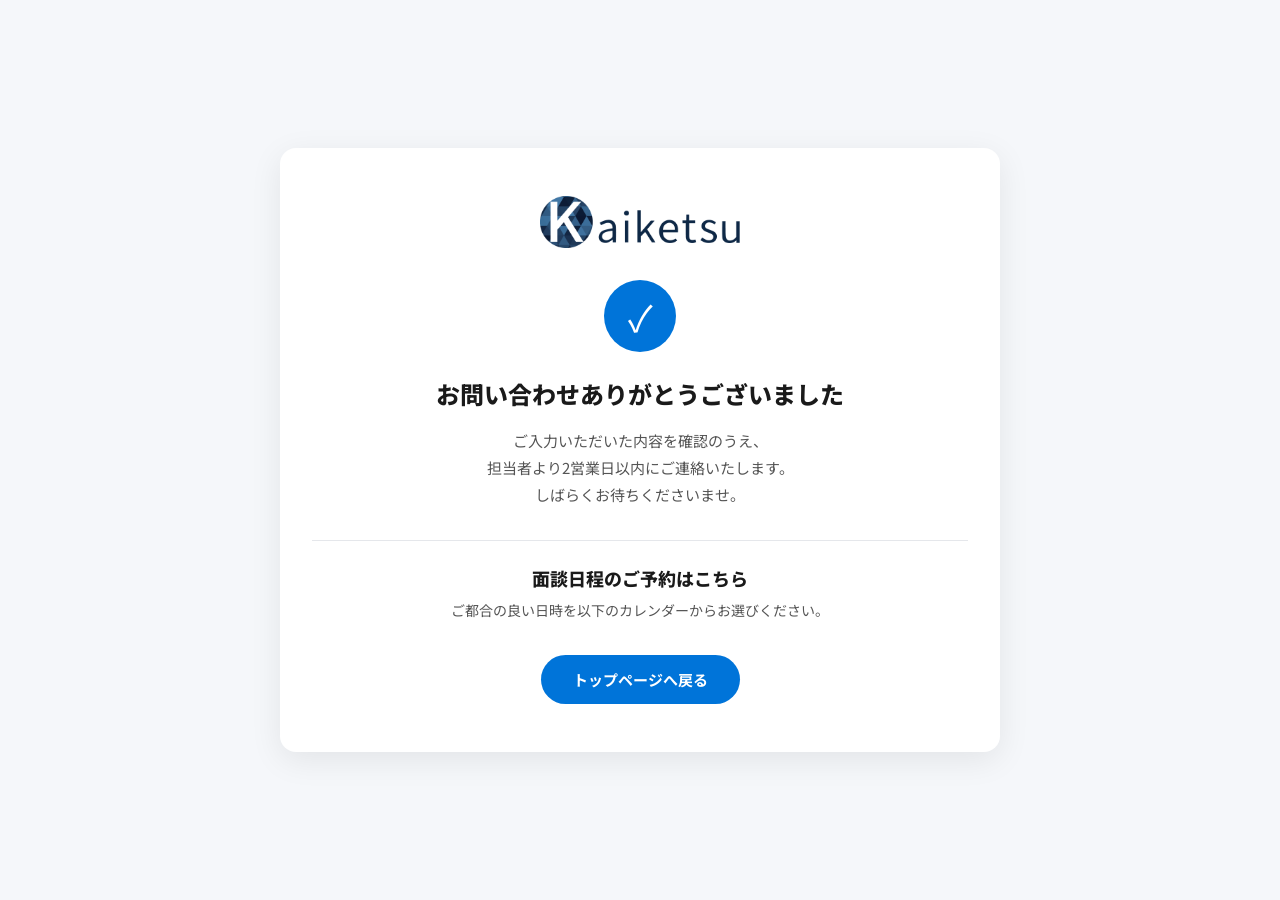
==== thanks.html @ 7eab99dd "Initial commit: kaiketu LP" ====
<!DOCTYPE html>
<html lang="ja">
<head>
  <!-- Google Tag Manager -->
<script>(function(w,d,s,l,i){w[l]=w[l]||[];w[l].push({'gtm.start':
new Date().getTime(),event:'gtm.js'});var f=d.getElementsByTagName(s)[0],
j=d.createElement(s),dl=l!='dataLayer'?'&l='+l:'';j.async=true;j.src=
'https://www.googletagmanager.com/gtm.js?id='+i+dl;f.parentNode.insertBefore(j,f);
})(window,document,'script','dataLayer','GTM-K2VG4NS7');</script>
<!-- End Google Tag Manager -->

  <meta charset="UTF-8">
  <meta name="viewport" content="width=device-width, initial-scale=1.0">
  <title>お問い合わせありがとうございました | カイケツエージェント</title>
  <link rel="preconnect" href="https://fonts.googleapis.com">
  <link rel="preconnect" href="https://fonts.gstatic.com" crossorigin>
  <link href="https://fonts.googleapis.com/css2?family=Noto+Sans+JP:wght@400;500;700;800&display=swap" rel="stylesheet">
  <style>
    *, *::before, *::after { margin: 0; padding: 0; box-sizing: border-box; }
    html { font-size: 16px; }
    body {
      font-family: 'Noto Sans JP', sans-serif;
      color: #282828;
      background: #f5f7fa;
      min-height: 100vh;
      display: flex;
      align-items: center;
      justify-content: center;
      padding: 24px;
    }
    .thanks-card {
      background: #fff;
      border-radius: 16px;
      box-shadow: 0 8px 32px rgba(0,0,0,0.08);
      padding: 48px 32px;
      max-width: 720px;
      width: 100%;
      text-align: center;
    }
    .thanks-divider {
      border: none;
      border-top: 1px solid #e5e7eb;
      margin: 32px 0 24px;
    }
    .thanks-booking-title {
      font-size: 18px;
      font-weight: 800;
      color: #1a1a1a;
      margin-bottom: 8px;
    }
    .thanks-booking-text {
      font-size: 14px;
      color: #555;
      line-height: 1.7;
      margin-bottom: 20px;
    }
    #timerex_calendar {
      margin-bottom: 32px;
      text-align: left;
    }
    .thanks-logo {
      max-width: 200px;
      width: 60%;
      height: auto;
      margin: 0 auto 32px;
      display: block;
    }
    .thanks-icon {
      width: 72px;
      height: 72px;
      border-radius: 50%;
      background: #0074d9;
      color: #fff;
      display: flex;
      align-items: center;
      justify-content: center;
      font-size: 36px;
      margin: 0 auto 24px;
    }
    .thanks-title {
      font-size: 24px;
      font-weight: 800;
      margin-bottom: 16px;
      color: #1a1a1a;
    }
    .thanks-text {
      font-size: 15px;
      line-height: 1.8;
      color: #555;
      margin-bottom: 32px;
    }
    .thanks-back {
      display: inline-block;
      padding: 14px 32px;
      background: #0074d9;
      color: #fff;
      text-decoration: none;
      border-radius: 999px;
      font-weight: 700;
      font-size: 15px;
      transition: background 0.2s;
    }
    .thanks-back:hover { background: #005fb0; }
  </style>
</head>
<body>
  <!-- Google Tag Manager (noscript) -->
<noscript><iframe src="https://www.googletagmanager.com/ns.html?id=GTM-K2VG4NS7"
height="0" width="0" style="display:none;visibility:hidden"></iframe></noscript>
<!-- End Google Tag Manager (noscript) -->
  <div class="thanks-card">
    <img src="images/Kaiketsu_logo.png" alt="カイケツエージェント" class="thanks-logo">
    <div class="thanks-icon">✓</div>
    <h1 class="thanks-title">お問い合わせありがとうございました</h1>
    <p class="thanks-text">
      ご入力いただいた内容を確認のうえ、<br>
      担当者より2営業日以内にご連絡いたします。<br>
      しばらくお待ちくださいませ。
    </p>

    <hr class="thanks-divider">
    <h2 class="thanks-booking-title">面談日程のご予約はこちら</h2>
    <p class="thanks-booking-text">
      ご都合の良い日時を以下のカレンダーからお選びください。
    </p>

    <!-- Begin TimeRex Widget -->
    <div id="timerex_calendar" data-url="https://timerex.net/s/satooka-r_288d/25061ec6"></div>
    <script id="timerex_embed" src="https://asset.timerex.net/js/embed.js"></script>
    <script type="text/javascript">
      TimerexCalendar();
    </script>
    <!-- End TimeRex Widget -->

    <a href="index.html" class="thanks-back">トップページへ戻る</a>
  </div>
</body>
</html>
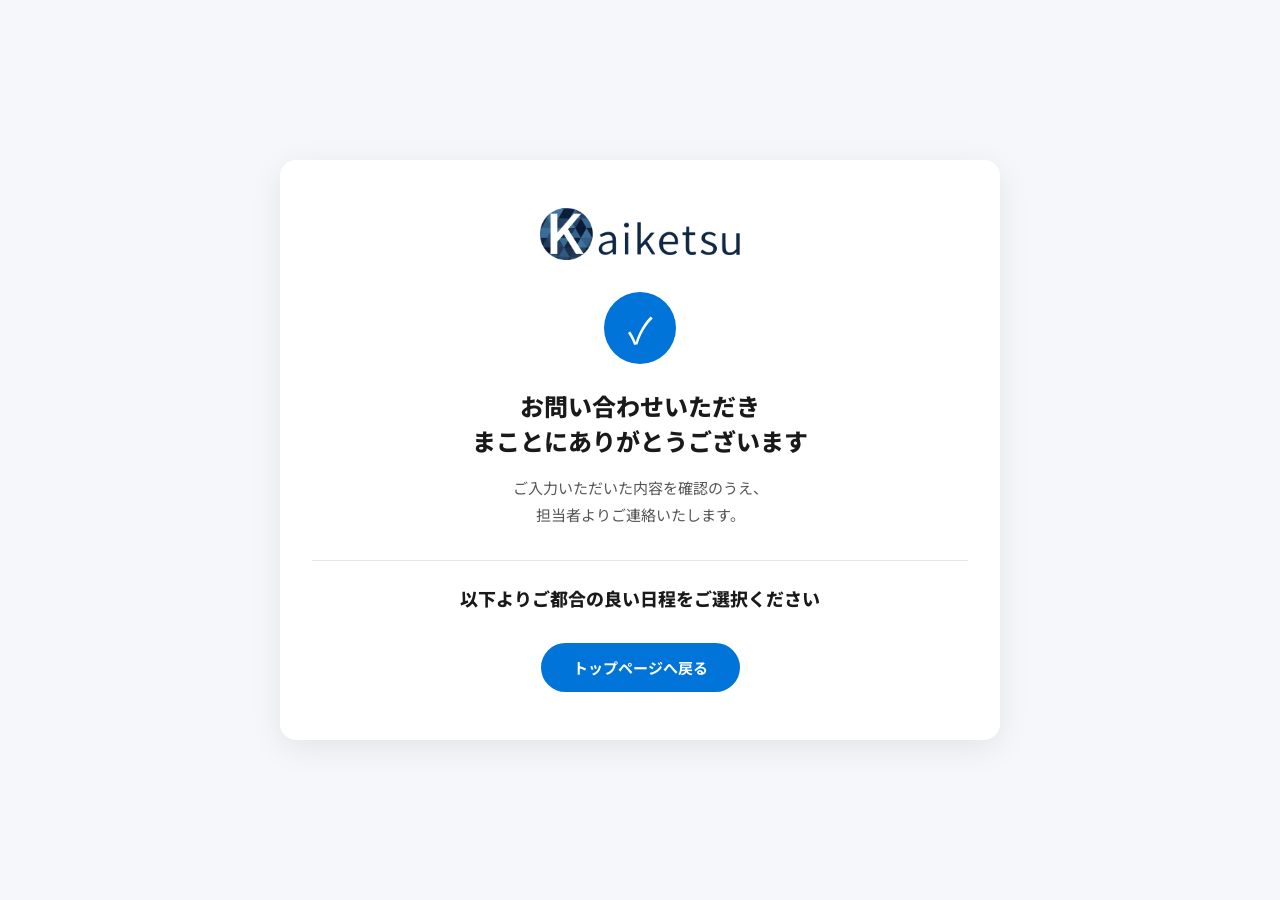
==== commit 52b9578d: "ページ内サンクスを廃止し、フォーム送信後はthanks.html(お礼+TimeRex日程選択)へ遷移 Co-Authored-By: Claude Opus 4.8 (1M context) <no" ====
--- a/thanks.html
+++ b/thanks.html
@@ -111,18 +111,14 @@
   <div class="thanks-card">
     <img src="images/Kaiketsu_logo.png" alt="カイケツエージェント" class="thanks-logo">
     <div class="thanks-icon">✓</div>
-    <h1 class="thanks-title">お問い合わせありがとうございました</h1>
+    <h1 class="thanks-title">お問い合わせいただき<br>まことにありがとうございます</h1>
     <p class="thanks-text">
       ご入力いただいた内容を確認のうえ、<br>
-      担当者より2営業日以内にご連絡いたします。<br>
-      しばらくお待ちくださいませ。
+      担当者よりご連絡いたします。
     </p>
 
     <hr class="thanks-divider">
-    <h2 class="thanks-booking-title">面談日程のご予約はこちら</h2>
-    <p class="thanks-booking-text">
-      ご都合の良い日時を以下のカレンダーからお選びください。
-    </p>
+    <h2 class="thanks-booking-title">以下よりご都合の良い日程をご選択ください</h2>
 
     <!-- Begin TimeRex Widget -->
     <div id="timerex_calendar" data-url="https://timerex.net/s/satooka-r_288d/25061ec6"></div>
